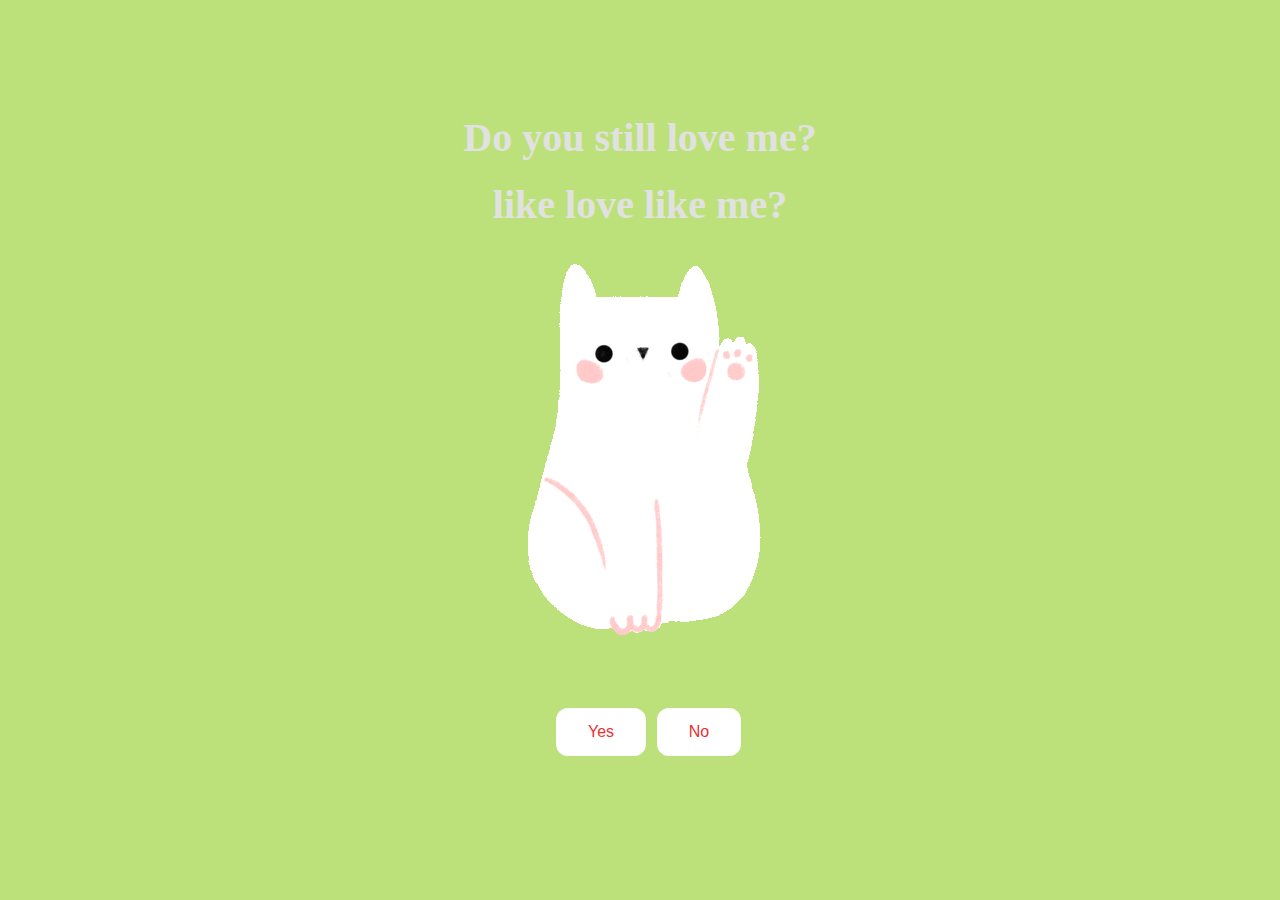
==== Index.html @ 24bc9982 "Add files via upload" ====
<!DOCTYPE html>
<html lang="en">
    <head>
        <link rel="stylesheet" href="stylesheet.css">

    </head>
    <body>
        <div class="container">
            <div>
                <h1 class="header_text">Do you still love me?</h1>
                <h1 class="header_text"> like love like me?</h1>
            </div>
            <div class="gif_container">
                <img src="giphy.gif" alt="Cute cat couple">
            </div>
            <div class="buttons">
                <button class="btn" id= "yesbutton" onclick="nextpage()">Yes</button>
                <button class="btn" id="noButton" onmouseover="moveHover()" onclick="moveHover()">No</button>
                <script>
                    function nextpage(){
                        window.location.href = "yes.html";
                    }

                    function moveHover(){
                        var x = Math.random() * (window.innerWidth - document.getElementById('noButton').offsetWidth) - 85;
                        var y = Math.random() * (window.innerHeight - document.getElementById('noButton').offsetHeight) - 48;
                        document.getElementById('noButton').style.left = `${x}px`;
                        document.getElementById('noButton').style.top = `${y}px`;
                    }
                </script>
            </div>
        </div>

    </body>
</html>
---- stylesheet.css ----
body{
    display: flex;
    justify-content: center;
    align-items: center;
    height: 90vh;
    background-color: rgb(189, 225, 122);
}

#noButton{
    position: absolute;
    margin-left: 100px;
    transition: 0.5s;
}

#yesbutton{
    position: absolute;
    margin-right: 100px;
}

.header_text{
    font-family: 'Nunito';
    font-size: 40px;
    font-weight: bold;
    color: rgb(225, 225, 225);
    text-align: center;
    margin-top: 20px;
    margin-bottom: 0;
}
.app{
    width: 100%;
    height: 100vh;
    display: flex;
    justify-content: center;
}
.buttons{
    display: flex;
    flex-direction: row;
    justify-content: center;
    align-items: center;
    margin-top: 20px;
    margin-left: 20px;
}

.btn{
    background-color: white;
    color: rgb(233, 48, 48);
    padding: 15px 32px;
    text-align: center;
    display: inline-block;
    font-size: 16px;
    margin: 4px 2px;
    cursor: pointer;
    border: none;
    border-radius: 12px;
    transition: background-color 0.3s ease;
}
.gif-container{
    display: flex;
    justify-content: center;
    align-items: center;
}

@media only screen and (max-width: 320) and (max-height: 568px) {
    body{
        height: 100vh;
    }

    .header-text{
        font-size: 20px;
    }

    img{
        height: 60vh;
    }

    .btn{
        padding: 10px 18px;
        font-size: 12px;
    }
}

@media only screen and (max-width: 414px) and (max-height: 736px) {
    body{
        height: 90vh;
    }
    
    .header-text{
        font-size: 28px;
    }

    img{
        height: 60vh;
    }

    .btn{
        padding: 15px 25px;
        font-size: 14px
    }
}
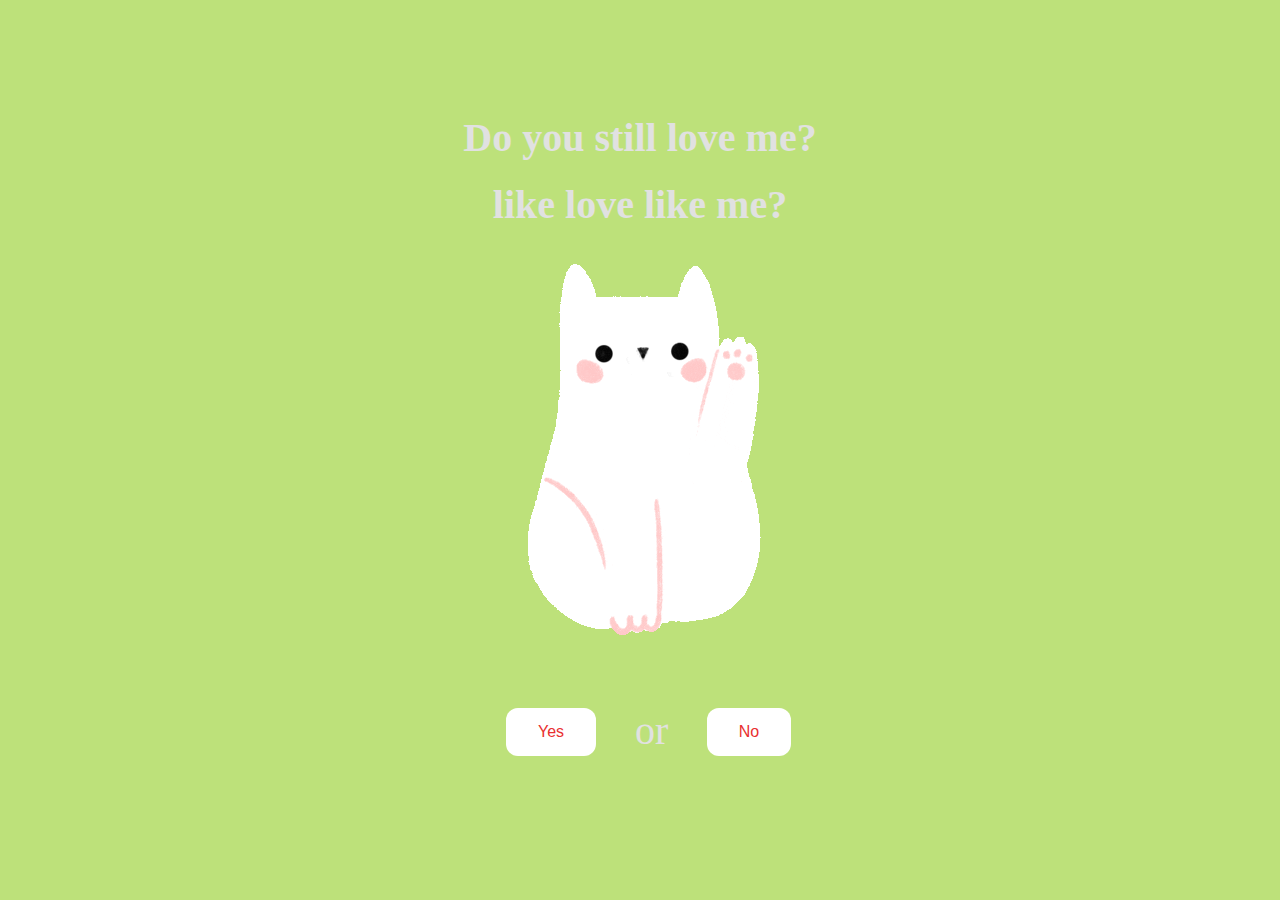
==== commit e5df04a9: "Add files via upload" ====
--- a/Index.html
+++ b/Index.html
@@ -12,6 +12,9 @@
             </div>
             <div class="gif_container">
                 <img src="giphy.gif" alt="Cute cat couple">
+            </div>
+            <div class="origami">
+                <p class="or">or</p>
             </div>
             <div class="buttons">
                 <button class="btn" id= "yesbutton" onclick="nextpage()">Yes</button>
--- a/stylesheet.css
+++ b/stylesheet.css
@@ -8,15 +8,24 @@
 
 #noButton{
     position: absolute;
-    margin-left: 100px;
+    margin-left: 200px;
     transition: 0.5s;
 }
 
 #yesbutton{
     position: absolute;
-    margin-right: 100px;
+    margin-right: 200px;
 }
 
+.or{
+    font-family: 'Nunito';
+    font-size: 40px;
+    color: rgb(225, 225, 225);
+    margin-left: 235px;
+    margin-top: -5px;
+    position: absolute;
+
+}
 .header_text{
     font-family: 'Nunito';
     font-size: 40px;
